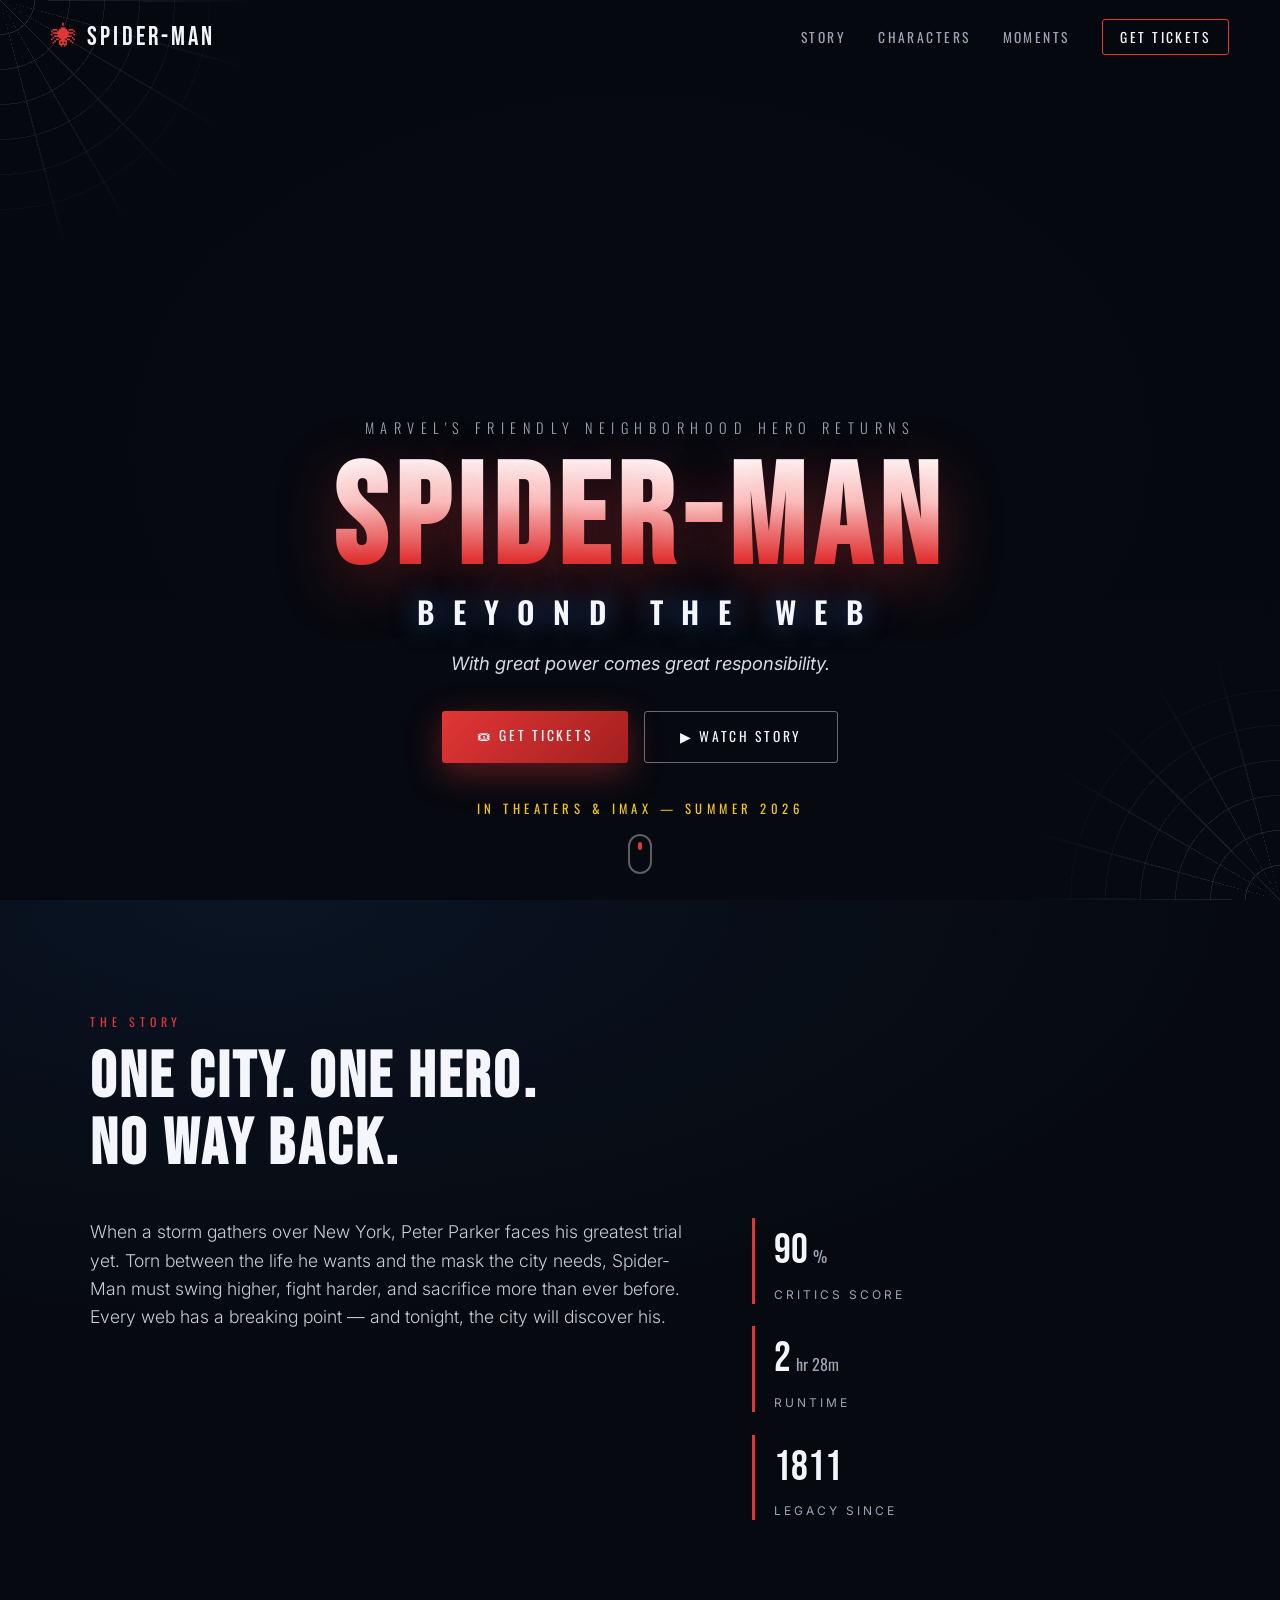
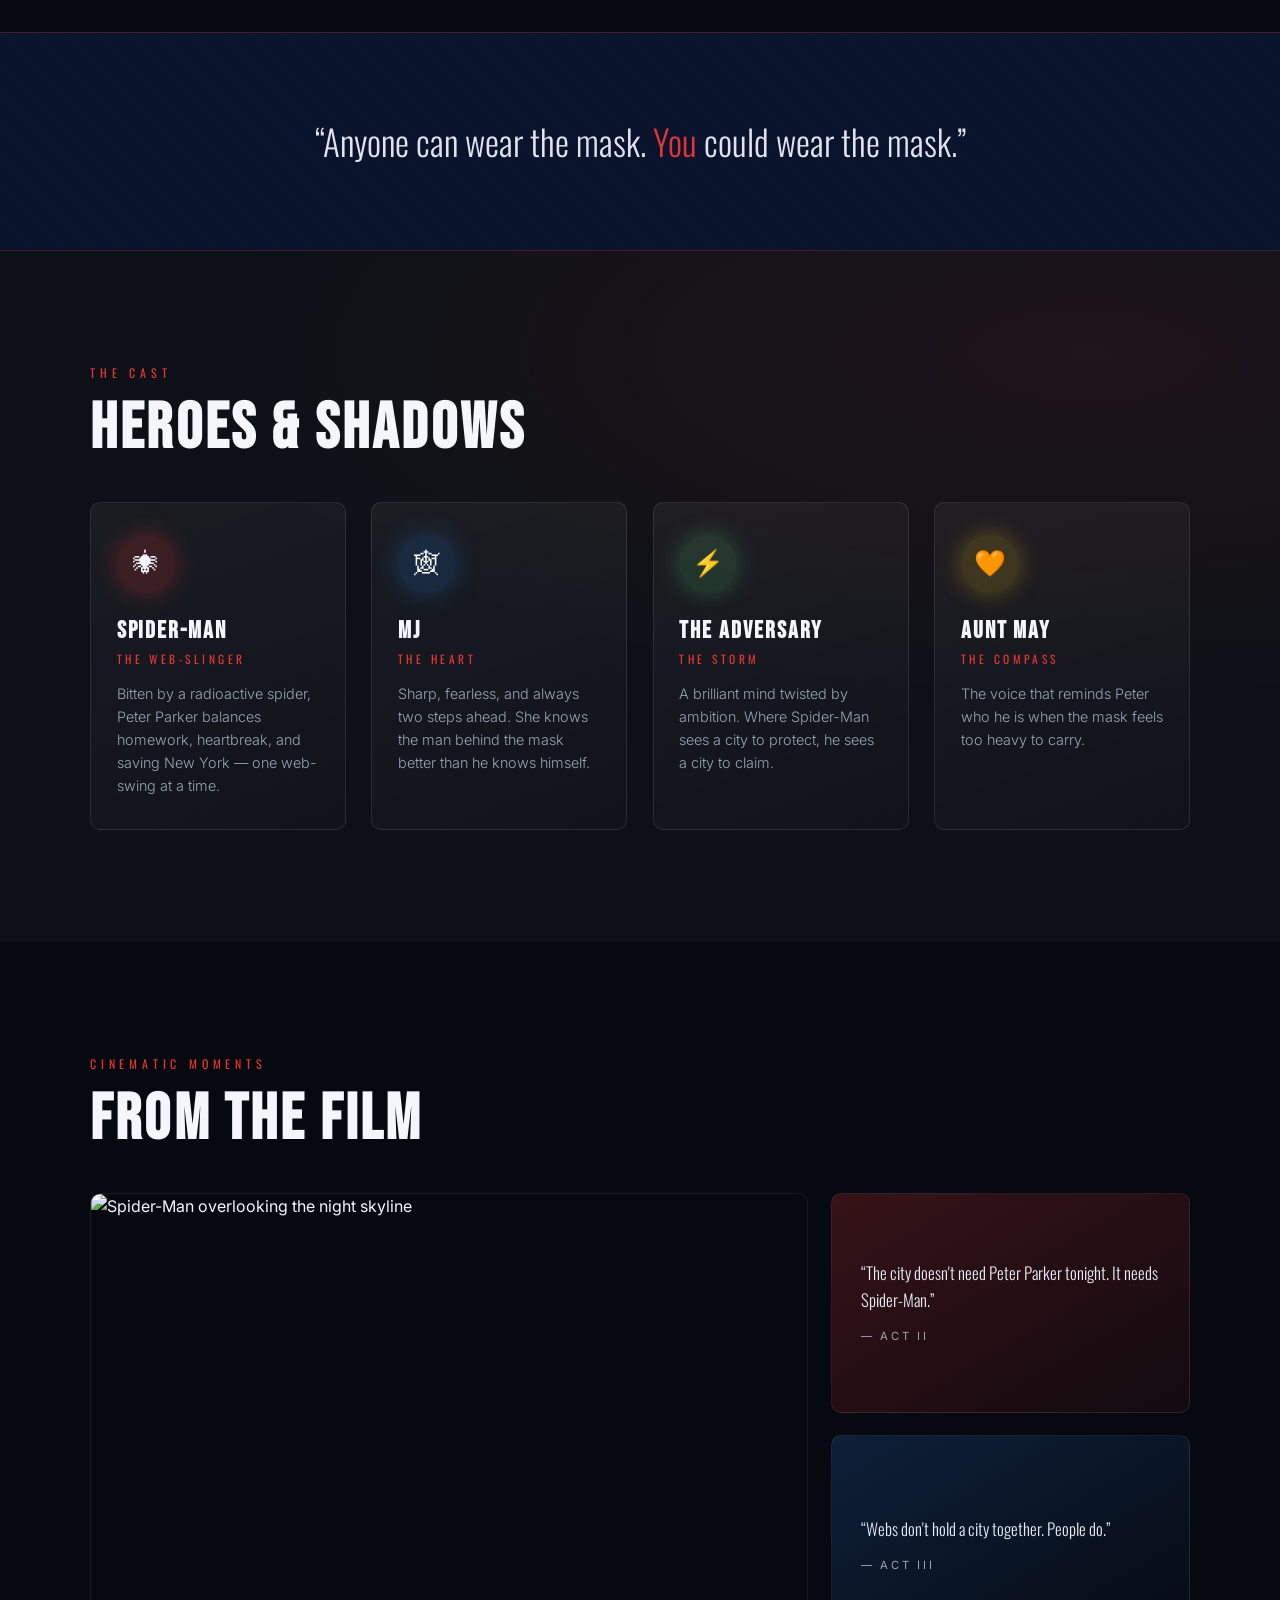
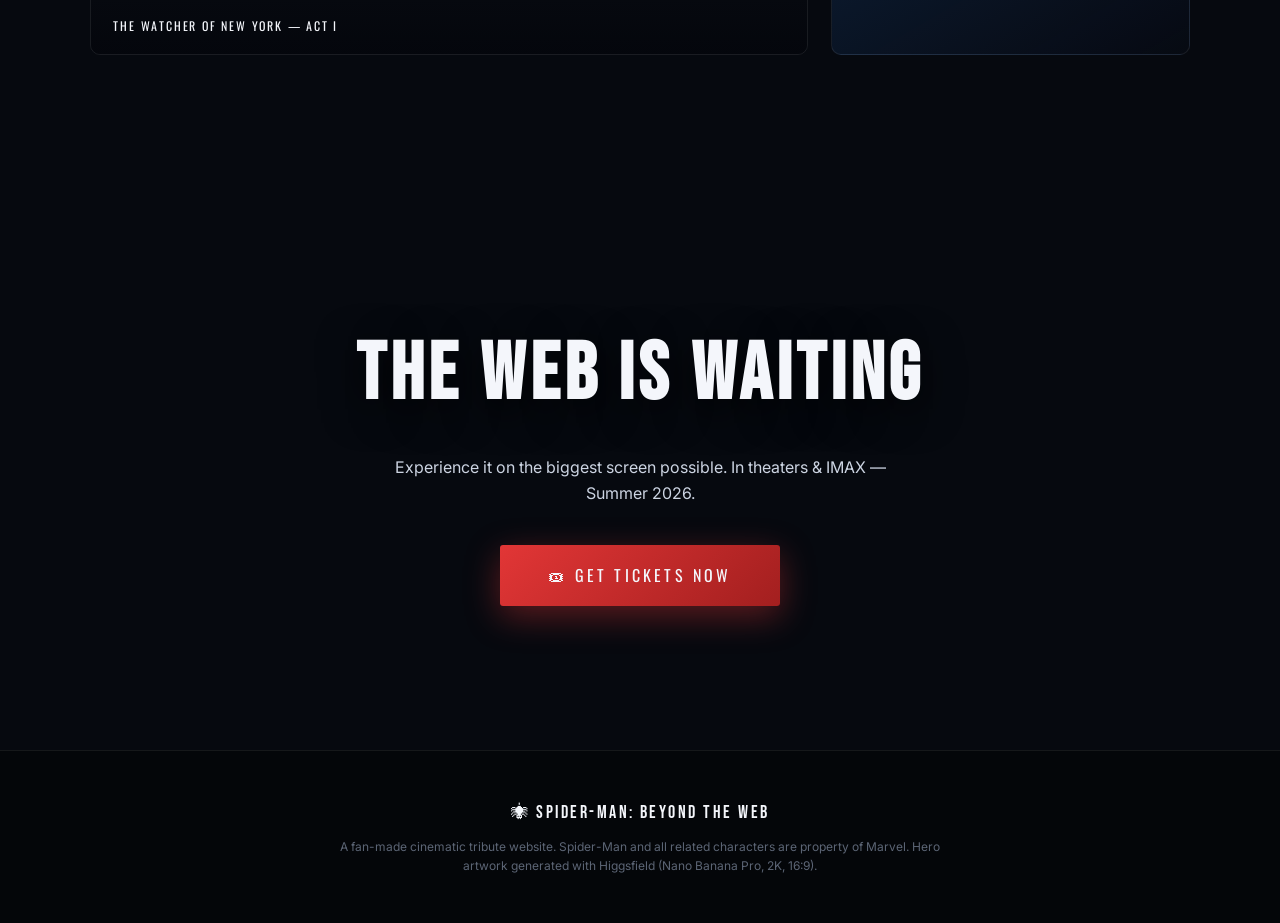
==== index.html @ 9a2d8eb0 "Add cinematic Spider-Man movie website scaffold Co-Authored-By: Claude Fable 5 <noreply@anthropic.co" ====
<!DOCTYPE html>
<html lang="en">
<head>
  <meta charset="UTF-8" />
  <meta name="viewport" content="width=device-width, initial-scale=1.0" />
  <title>SPIDER-MAN | Beyond the Web — Official Movie Site</title>
  <meta name="description" content="Spider-Man: Beyond the Web — a cinematic fan experience. With great power comes great responsibility." />
  <link rel="preconnect" href="https://fonts.googleapis.com" />
  <link rel="preconnect" href="https://fonts.gstatic.com" crossorigin />
  <link href="https://fonts.googleapis.com/css2?family=Bebas+Neue&family=Oswald:wght@300;400;600&family=Inter:wght@300;400;600&display=swap" rel="stylesheet" />
  <link rel="stylesheet" href="style.css" />
  <link rel="icon" href="data:image/svg+xml,<svg xmlns='http://www.w3.org/2000/svg' viewBox='0 0 100 100'><text y='.9em' font-size='90'>🕷️</text></svg>" />
</head>
<body>

  <!-- Web-line overlay -->
  <div class="web-corner web-corner--tl" aria-hidden="true"></div>
  <div class="web-corner web-corner--br" aria-hidden="true"></div>

  <!-- Navigation -->
  <nav class="nav" id="nav">
    <a class="nav__logo" href="#hero">
      <span class="nav__spider">🕷</span> SPIDER-MAN
    </a>
    <ul class="nav__links">
      <li><a href="#story">Story</a></li>
      <li><a href="#characters">Characters</a></li>
      <li><a href="#moments">Moments</a></li>
      <li><a href="#tickets" class="nav__cta">Get Tickets</a></li>
    </ul>
  </nav>

  <!-- HERO -->
  <header class="hero" id="hero">
    <div class="hero__image-wrap">
      <img src="assets/hero-spiderman.jpg" alt="Spider-Man crouched on a rain-slicked gargoyle overlooking the glowing New York City skyline at night" class="hero__image" id="heroImage" />
      <div class="hero__vignette"></div>
    </div>

    <div class="hero__content">
      <p class="hero__kicker reveal">Marvel's friendly neighborhood hero returns</p>
      <h1 class="hero__title">
        <span class="hero__title-line reveal">SPIDER-MAN</span>
        <span class="hero__subtitle reveal">BEYOND THE WEB</span>
      </h1>
      <p class="hero__tagline reveal">With great power comes great responsibility.</p>
      <div class="hero__actions reveal">
        <a href="#tickets" class="btn btn--primary">🎟 Get Tickets</a>
        <a href="#story" class="btn btn--ghost">▶ Watch Story</a>
      </div>
      <p class="hero__date reveal">IN THEATERS &amp; IMAX — SUMMER 2026</p>
    </div>

    <div class="hero__scroll" aria-hidden="true">
      <span></span>
    </div>
  </header>

  <!-- STORY -->
  <section class="section story" id="story">
    <div class="section__inner">
      <p class="section__kicker reveal">The Story</p>
      <h2 class="section__title reveal">ONE CITY. ONE HERO.<br />NO WAY BACK.</h2>
      <div class="story__grid">
        <p class="story__text reveal">
          When a storm gathers over New York, Peter Parker faces his greatest
          trial yet. Torn between the life he wants and the mask the city
          needs, Spider-Man must swing higher, fight harder, and sacrifice
          more than ever before. Every web has a breaking point — and tonight,
          the city will discover his.
        </p>
        <div class="story__stats reveal">
          <div class="stat">
            <span class="stat__number" data-count="98">0</span><span class="stat__unit">%</span>
            <span class="stat__label">Critics Score</span>
          </div>
          <div class="stat">
            <span class="stat__number" data-count="2">0</span><span class="stat__unit">hr 28m</span>
            <span class="stat__label">Runtime</span>
          </div>
          <div class="stat">
            <span class="stat__number" data-count="1962">0</span><span class="stat__unit"></span>
            <span class="stat__label">Legacy Since</span>
          </div>
        </div>
      </div>
    </div>
  </section>

  <!-- QUOTE BANNER -->
  <section class="quote-banner">
    <p class="quote-banner__text reveal">“Anyone can wear the mask. <em>You</em> could wear the mask.”</p>
  </section>

  <!-- CHARACTERS -->
  <section class="section characters" id="characters">
    <div class="section__inner">
      <p class="section__kicker reveal">The Cast</p>
      <h2 class="section__title reveal">HEROES &amp; SHADOWS</h2>
      <div class="characters__grid">
        <article class="card reveal">
          <div class="card__emblem card__emblem--red">🕷</div>
          <h3 class="card__name">Spider-Man</h3>
          <p class="card__role">The Web-Slinger</p>
          <p class="card__bio">Bitten by a radioactive spider, Peter Parker balances homework, heartbreak, and saving New York — one web-swing at a time.</p>
        </article>
        <article class="card reveal">
          <div class="card__emblem card__emblem--blue">🕸</div>
          <h3 class="card__name">MJ</h3>
          <p class="card__role">The Heart</p>
          <p class="card__bio">Sharp, fearless, and always two steps ahead. She knows the man behind the mask better than he knows himself.</p>
        </article>
        <article class="card reveal">
          <div class="card__emblem card__emblem--green">⚡</div>
          <h3 class="card__name">The Adversary</h3>
          <p class="card__role">The Storm</p>
          <p class="card__bio">A brilliant mind twisted by ambition. Where Spider-Man sees a city to protect, he sees a city to claim.</p>
        </article>
        <article class="card reveal">
          <div class="card__emblem card__emblem--gold">🧡</div>
          <h3 class="card__name">Aunt May</h3>
          <p class="card__role">The Compass</p>
          <p class="card__bio">The voice that reminds Peter who he is when the mask feels too heavy to carry.</p>
        </article>
      </div>
    </div>
  </section>

  <!-- MOMENTS -->
  <section class="section moments" id="moments">
    <div class="section__inner">
      <p class="section__kicker reveal">Cinematic Moments</p>
      <h2 class="section__title reveal">FROM THE FILM</h2>
      <div class="moments__grid">
        <figure class="moment moment--wide reveal">
          <img src="assets/hero-spiderman.jpg" alt="Spider-Man overlooking the night skyline" loading="lazy" />
          <figcaption>The Watcher of New York — Act I</figcaption>
        </figure>
        <figure class="moment moment--panel moment--red reveal">
          <blockquote>“The city doesn't need Peter Parker tonight. It needs Spider-Man.”</blockquote>
          <figcaption>— Act II</figcaption>
        </figure>
        <figure class="moment moment--panel moment--blue reveal">
          <blockquote>“Webs don't hold a city together. People do.”</blockquote>
          <figcaption>— Act III</figcaption>
        </figure>
      </div>
    </div>
  </section>

  <!-- TICKETS / CTA -->
  <section class="section tickets" id="tickets">
    <div class="tickets__inner reveal">
      <h2 class="tickets__title">THE WEB IS WAITING</h2>
      <p class="tickets__text">Experience it on the biggest screen possible. In theaters &amp; IMAX — Summer 2026.</p>
      <a href="#hero" class="btn btn--primary btn--big">🎟 Get Tickets Now</a>
    </div>
  </section>

  <!-- FOOTER -->
  <footer class="footer">
    <p class="footer__logo">🕷 SPIDER-MAN: BEYOND THE WEB</p>
    <p class="footer__note">A fan-made cinematic tribute website. Spider-Man and all related characters are property of Marvel. Hero artwork generated with Higgsfield (Nano Banana Pro, 2K, 16:9).</p>
  </footer>

  <script src="script.js"></script>
</body>
</html>
---- style.css ----
/* ============ SPIDER-MAN: BEYOND THE WEB ============ */

:root {
  --red: #e23636;
  --red-dark: #a31f1f;
  --blue: #2764b5;
  --blue-deep: #0b1530;
  --night: #06090f;
  --ink: #0d1117;
  --white: #f4f6fb;
  --grey: #9aa4b5;
  --gold: #f5c518;
  --font-display: 'Bebas Neue', 'Oswald', sans-serif;
  --font-head: 'Oswald', sans-serif;
  --font-body: 'Inter', sans-serif;
}

* { margin: 0; padding: 0; box-sizing: border-box; }

html { scroll-behavior: smooth; }

body {
  background: var(--night);
  color: var(--white);
  font-family: var(--font-body);
  overflow-x: hidden;
  line-height: 1.6;
}

img { max-width: 100%; display: block; }

/* ---------- Web corner decorations ---------- */
.web-corner {
  position: fixed;
  width: 260px;
  height: 260px;
  pointer-events: none;
  z-index: 40;
  opacity: 0.25;
  background-image:
    repeating-radial-gradient(circle at 0 0, transparent 0 34px, rgba(255,255,255,0.5) 34px 35px),
    repeating-conic-gradient(from 0deg at 0 0, rgba(255,255,255,0.5) 0deg 0.6deg, transparent 0.6deg 15deg);
  mask-image: radial-gradient(circle at 0 0, black 0%, transparent 72%);
  -webkit-mask-image: radial-gradient(circle at 0 0, black 0%, transparent 72%);
}
.web-corner--tl { top: 0; left: 0; }
.web-corner--br {
  bottom: 0; right: 0;
  transform: rotate(180deg);
}

/* ---------- Navigation ---------- */
.nav {
  position: fixed;
  top: 0; left: 0; right: 0;
  display: flex;
  align-items: center;
  justify-content: space-between;
  padding: 1.1rem 4vw;
  z-index: 100;
  transition: background 0.4s ease, box-shadow 0.4s ease, padding 0.4s ease;
}
.nav--scrolled {
  background: rgba(6, 9, 15, 0.92);
  backdrop-filter: blur(12px);
  box-shadow: 0 8px 30px rgba(0, 0, 0, 0.6);
  padding: 0.7rem 4vw;
}
.nav__logo {
  font-family: var(--font-display);
  font-size: 1.6rem;
  letter-spacing: 0.12em;
  color: var(--white);
  text-decoration: none;
}
.nav__spider { color: var(--red); }
.nav__links {
  display: flex;
  gap: 2rem;
  list-style: none;
  align-items: center;
}
.nav__links a {
  color: var(--grey);
  text-decoration: none;
  font-family: var(--font-head);
  font-size: 0.85rem;
  text-transform: uppercase;
  letter-spacing: 0.18em;
  transition: color 0.25s;
}
.nav__links a:hover { color: var(--red); }
.nav__cta {
  border: 1px solid var(--red);
  padding: 0.45rem 1.1rem;
  border-radius: 3px;
  color: var(--white) !important;
}
.nav__cta:hover { background: var(--red); color: var(--white) !important; }

/* ---------- Hero ---------- */
.hero {
  position: relative;
  min-height: 100vh;
  display: flex;
  align-items: flex-end;
  overflow: hidden;
}
.hero__image-wrap {
  position: absolute;
  inset: 0;
  z-index: 0;
}
.hero__image {
  width: 100%;
  height: 100%;
  object-fit: cover;
  object-position: center 30%;
  transform: scale(1.08);
  animation: heroDrift 24s ease-in-out infinite alternate;
  filter: saturate(1.08) contrast(1.05);
}
@keyframes heroDrift {
  from { transform: scale(1.08) translateY(0); }
  to   { transform: scale(1.14) translateY(-2%); }
}
.hero__vignette {
  position: absolute;
  inset: 0;
  background:
    linear-gradient(to top, var(--night) 4%, rgba(6,9,15,0.65) 28%, rgba(6,9,15,0.1) 55%, rgba(6,9,15,0.35) 100%),
    radial-gradient(ellipse at center, transparent 40%, rgba(4,6,12,0.55) 100%);
}
.hero__content {
  position: relative;
  z-index: 2;
  width: 100%;
  padding: 0 4vw 9vh;
  text-align: center;
}
.hero__kicker {
  font-family: var(--font-head);
  font-weight: 300;
  text-transform: uppercase;
  letter-spacing: 0.45em;
  font-size: clamp(0.65rem, 1.4vw, 0.9rem);
  color: var(--grey);
  margin-bottom: 1rem;
}
.hero__title { line-height: 0.95; }
.hero__title-line {
  display: block;
  font-family: var(--font-display);
  font-size: clamp(3.4rem, 11vw, 9rem);
  letter-spacing: 0.06em;
  background: linear-gradient(180deg, #ffffff 0%, #ffd9d9 35%, var(--red) 78%, var(--red-dark) 100%);
  -webkit-background-clip: text;
  background-clip: text;
  color: transparent;
  text-shadow: 0 18px 60px rgba(226, 54, 54, 0.35);
}
.hero__subtitle {
  display: block;
  font-family: var(--font-head);
  font-weight: 600;
  font-size: clamp(1rem, 2.6vw, 1.9rem);
  letter-spacing: 0.6em;
  text-indent: 0.6em;
  color: var(--white);
  margin-top: 0.6rem;
  text-shadow: 0 0 26px rgba(39, 100, 181, 0.8);
}
.hero__tagline {
  margin-top: 1.4rem;
  font-style: italic;
  color: #d4dae6;
  font-size: clamp(0.9rem, 1.8vw, 1.15rem);
}
.hero__actions {
  margin-top: 2rem;
  display: flex;
  gap: 1rem;
  justify-content: center;
  flex-wrap: wrap;
}
.hero__date {
  margin-top: 2.2rem;
  font-family: var(--font-head);
  letter-spacing: 0.35em;
  font-size: clamp(0.6rem, 1.3vw, 0.8rem);
  color: var(--gold);
}
.hero__scroll {
  position: absolute;
  bottom: 1.6rem;
  left: 50%;
  transform: translateX(-50%);
  width: 24px; height: 40px;
  border: 2px solid rgba(255,255,255,0.35);
  border-radius: 14px;
  z-index: 3;
}
.hero__scroll span {
  position: absolute;
  top: 6px; left: 50%;
  width: 4px; height: 8px;
  margin-left: -2px;
  background: var(--red);
  border-radius: 2px;
  animation: scrollDot 1.8s ease-in-out infinite;
}
@keyframes scrollDot {
  0%   { transform: translateY(0); opacity: 1; }
  70%  { transform: translateY(14px); opacity: 0; }
  100% { transform: translateY(0); opacity: 0; }
}

/* ---------- Buttons ---------- */
.btn {
  display: inline-block;
  font-family: var(--font-head);
  text-transform: uppercase;
  letter-spacing: 0.2em;
  font-size: 0.85rem;
  text-decoration: none;
  padding: 0.9rem 2.2rem;
  border-radius: 3px;
  transition: transform 0.25s ease, box-shadow 0.25s ease, background 0.25s ease;
}
.btn--primary {
  background: linear-gradient(135deg, var(--red) 0%, var(--red-dark) 100%);
  color: var(--white);
  box-shadow: 0 10px 34px rgba(226, 54, 54, 0.4);
}
.btn--primary:hover {
  transform: translateY(-3px);
  box-shadow: 0 16px 44px rgba(226, 54, 54, 0.55);
}
.btn--ghost {
  border: 1px solid rgba(255,255,255,0.4);
  color: var(--white);
}
.btn--ghost:hover {
  background: rgba(255,255,255,0.08);
  transform: translateY(-3px);
}
.btn--big { font-size: 1rem; padding: 1.1rem 3rem; }

/* ---------- Sections ---------- */
.section { padding: 7rem 4vw; position: relative; }
.section__inner { max-width: 1100px; margin: 0 auto; }
.section__kicker {
  font-family: var(--font-head);
  text-transform: uppercase;
  letter-spacing: 0.4em;
  color: var(--red);
  font-size: 0.75rem;
  margin-bottom: 0.8rem;
}
.section__title {
  font-family: var(--font-display);
  font-size: clamp(2.2rem, 6vw, 4rem);
  letter-spacing: 0.05em;
  line-height: 1.05;
  margin-bottom: 2.5rem;
}

/* ---------- Story ---------- */
.story {
  background:
    radial-gradient(ellipse 80% 60% at 20% 0%, rgba(39, 100, 181, 0.12), transparent),
    var(--night);
}
.story__grid {
  display: grid;
  grid-template-columns: 1.4fr 1fr;
  gap: 3rem;
  align-items: start;
}
.story__text {
  font-size: 1.1rem;
  font-weight: 300;
  color: #c6cdd9;
}
.story__stats {
  display: grid;
  gap: 1.4rem;
}
.stat {
  border-left: 3px solid var(--red);
  padding-left: 1.2rem;
}
.stat__number {
  font-family: var(--font-display);
  font-size: 2.6rem;
  color: var(--white);
}
.stat__unit {
  font-family: var(--font-head);
  color: var(--grey);
  margin-left: 0.3rem;
}
.stat__label {
  display: block;
  font-size: 0.75rem;
  text-transform: uppercase;
  letter-spacing: 0.25em;
  color: var(--grey);
}

/* ---------- Quote banner ---------- */
.quote-banner {
  padding: 5rem 4vw;
  text-align: center;
  background:
    linear-gradient(rgba(11, 21, 48, 0.88), rgba(11, 21, 48, 0.88)),
    repeating-linear-gradient(45deg, rgba(226,54,54,0.08) 0 2px, transparent 2px 22px);
  border-top: 1px solid rgba(226, 54, 54, 0.25);
  border-bottom: 1px solid rgba(226, 54, 54, 0.25);
}
.quote-banner__text {
  font-family: var(--font-head);
  font-weight: 300;
  font-size: clamp(1.3rem, 3.4vw, 2.2rem);
  max-width: 800px;
  margin: 0 auto;
  color: #dfe5f0;
}
.quote-banner__text em { color: var(--red); font-style: normal; }

/* ---------- Characters ---------- */
.characters {
  background:
    radial-gradient(ellipse 70% 50% at 85% 15%, rgba(226, 54, 54, 0.08), transparent),
    var(--ink);
}
.characters__grid {
  display: grid;
  grid-template-columns: repeat(auto-fit, minmax(230px, 1fr));
  gap: 1.6rem;
}
.card {
  background: linear-gradient(160deg, rgba(255,255,255,0.05) 0%, rgba(255,255,255,0.015) 100%);
  border: 1px solid rgba(255,255,255,0.09);
  border-radius: 10px;
  padding: 2rem 1.6rem;
  transition: transform 0.3s ease, border-color 0.3s ease, box-shadow 0.3s ease;
}
.card:hover {
  transform: translateY(-8px);
  border-color: rgba(226, 54, 54, 0.55);
  box-shadow: 0 20px 44px rgba(0, 0, 0, 0.5);
}
.card__emblem {
  width: 58px; height: 58px;
  display: grid;
  place-items: center;
  font-size: 1.6rem;
  border-radius: 50%;
  margin-bottom: 1.2rem;
}
.card__emblem--red  { background: rgba(226,54,54,0.18);  box-shadow: 0 0 24px rgba(226,54,54,0.35); }
.card__emblem--blue { background: rgba(39,100,181,0.2);  box-shadow: 0 0 24px rgba(39,100,181,0.4); }
.card__emblem--green{ background: rgba(80,200,120,0.15); box-shadow: 0 0 24px rgba(80,200,120,0.3); }
.card__emblem--gold { background: rgba(245,197,24,0.15); box-shadow: 0 0 24px rgba(245,197,24,0.3); }
.card__name {
  font-family: var(--font-display);
  font-size: 1.5rem;
  letter-spacing: 0.08em;
}
.card__role {
  font-family: var(--font-head);
  font-size: 0.72rem;
  text-transform: uppercase;
  letter-spacing: 0.3em;
  color: var(--red);
  margin-bottom: 0.8rem;
}
.card__bio { font-size: 0.9rem; color: var(--grey); font-weight: 300; }

/* ---------- Moments ---------- */
.moments { background: var(--night); }
.moments__grid {
  display: grid;
  grid-template-columns: 2fr 1fr;
  grid-auto-rows: 220px;
  gap: 1.4rem;
}
.moment {
  position: relative;
  border-radius: 10px;
  overflow: hidden;
  border: 1px solid rgba(255,255,255,0.08);
}
.moment--wide { grid-row: span 2; }
.moment--wide img {
  width: 100%; height: 100%;
  object-fit: cover;
  transition: transform 0.6s ease;
}
.moment--wide:hover img { transform: scale(1.06); }
.moment--wide figcaption {
  position: absolute;
  left: 0; right: 0; bottom: 0;
  padding: 1.2rem 1.4rem;
  background: linear-gradient(to top, rgba(4,6,12,0.9), transparent);
  font-family: var(--font-head);
  letter-spacing: 0.15em;
  text-transform: uppercase;
  font-size: 0.75rem;
}
.moment--panel {
  display: flex;
  flex-direction: column;
  justify-content: center;
  padding: 1.8rem;
}
.moment--red  { background: linear-gradient(150deg, rgba(226,54,54,0.22), rgba(163,31,31,0.08)); }
.moment--blue { background: linear-gradient(150deg, rgba(39,100,181,0.25), rgba(11,21,48,0.1)); }
.moment--panel blockquote {
  font-family: var(--font-head);
  font-weight: 300;
  font-size: 1.05rem;
  color: #e6ebf4;
}
.moment--panel figcaption {
  margin-top: 0.9rem;
  font-size: 0.7rem;
  letter-spacing: 0.25em;
  text-transform: uppercase;
  color: var(--grey);
}

/* ---------- Tickets ---------- */
.tickets {
  background:
    linear-gradient(rgba(6,9,15,0.55), rgba(6,9,15,0.92)),
    url('assets/hero-spiderman.jpg') center 20% / cover no-repeat fixed;
  text-align: center;
  padding: 9rem 4vw;
}
.tickets__title {
  font-family: var(--font-display);
  font-size: clamp(2.6rem, 7vw, 5rem);
  letter-spacing: 0.06em;
  text-shadow: 0 10px 40px rgba(0,0,0,0.8);
}
.tickets__text {
  color: #ccd4e2;
  margin: 1rem auto 2.4rem;
  max-width: 520px;
}

/* ---------- Footer ---------- */
.footer {
  padding: 3rem 4vw;
  text-align: center;
  border-top: 1px solid rgba(255,255,255,0.07);
  background: #040609;
}
.footer__logo {
  font-family: var(--font-display);
  letter-spacing: 0.14em;
  font-size: 1.1rem;
  margin-bottom: 0.6rem;
}
.footer__note {
  color: #5c6575;
  font-size: 0.75rem;
  max-width: 640px;
  margin: 0 auto;
}

/* ---------- Reveal animations ---------- */
.reveal {
  opacity: 0;
  transform: translateY(28px);
  transition: opacity 0.9s cubic-bezier(0.2, 0.7, 0.3, 1), transform 0.9s cubic-bezier(0.2, 0.7, 0.3, 1);
}
.reveal.reveal--visible {
  opacity: 1;
  transform: translateY(0);
}

@media (prefers-reduced-motion: reduce) {
  .hero__image { animation: none; }
  .reveal { opacity: 1; transform: none; transition: none; }
}

/* ---------- Responsive ---------- */
@media (max-width: 820px) {
  .nav__links { gap: 1.1rem; }
  .nav__links a:not(.nav__cta) { display: none; }
  .story__grid { grid-template-columns: 1fr; }
  .moments__grid {
    grid-template-columns: 1fr;
    grid-auto-rows: auto;
  }
  .moment--wide { grid-row: auto; min-height: 240px; }
  .tickets { background-attachment: scroll; }
  .web-corner { width: 150px; height: 150px; }
}
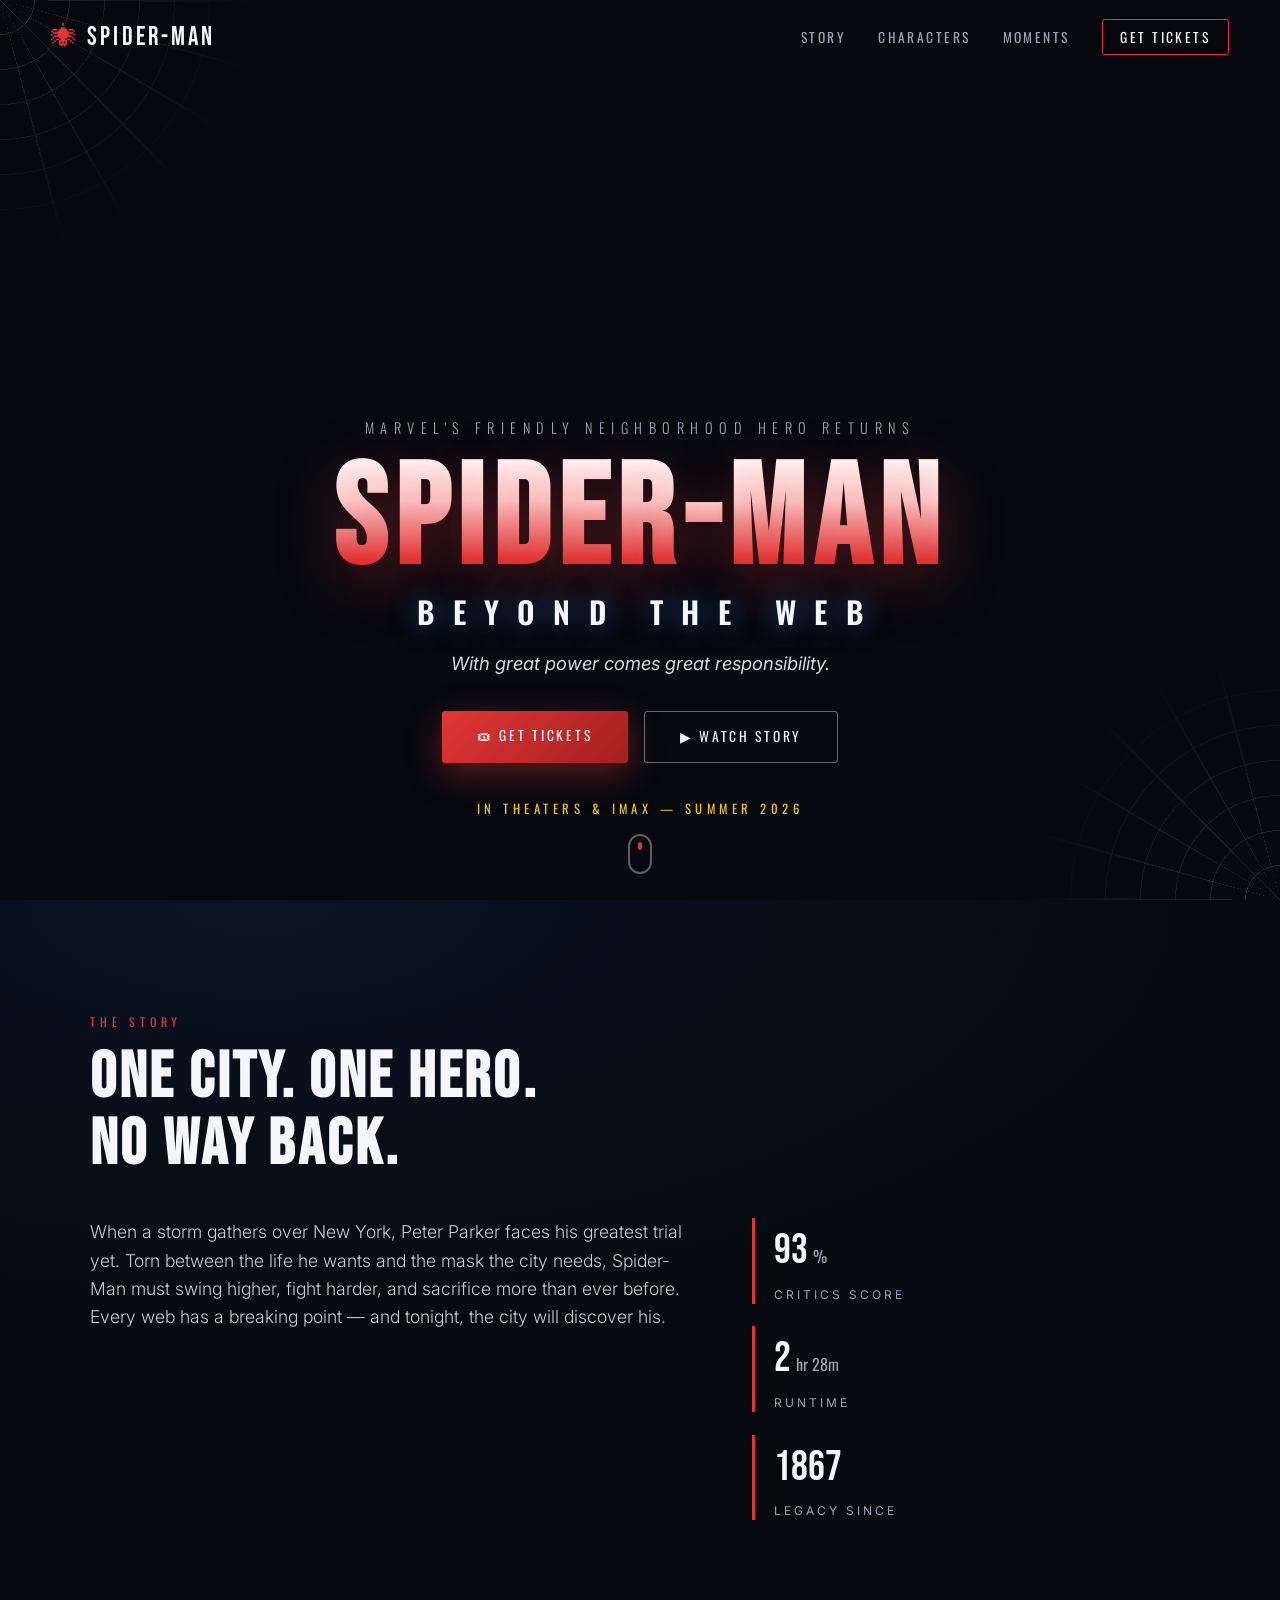
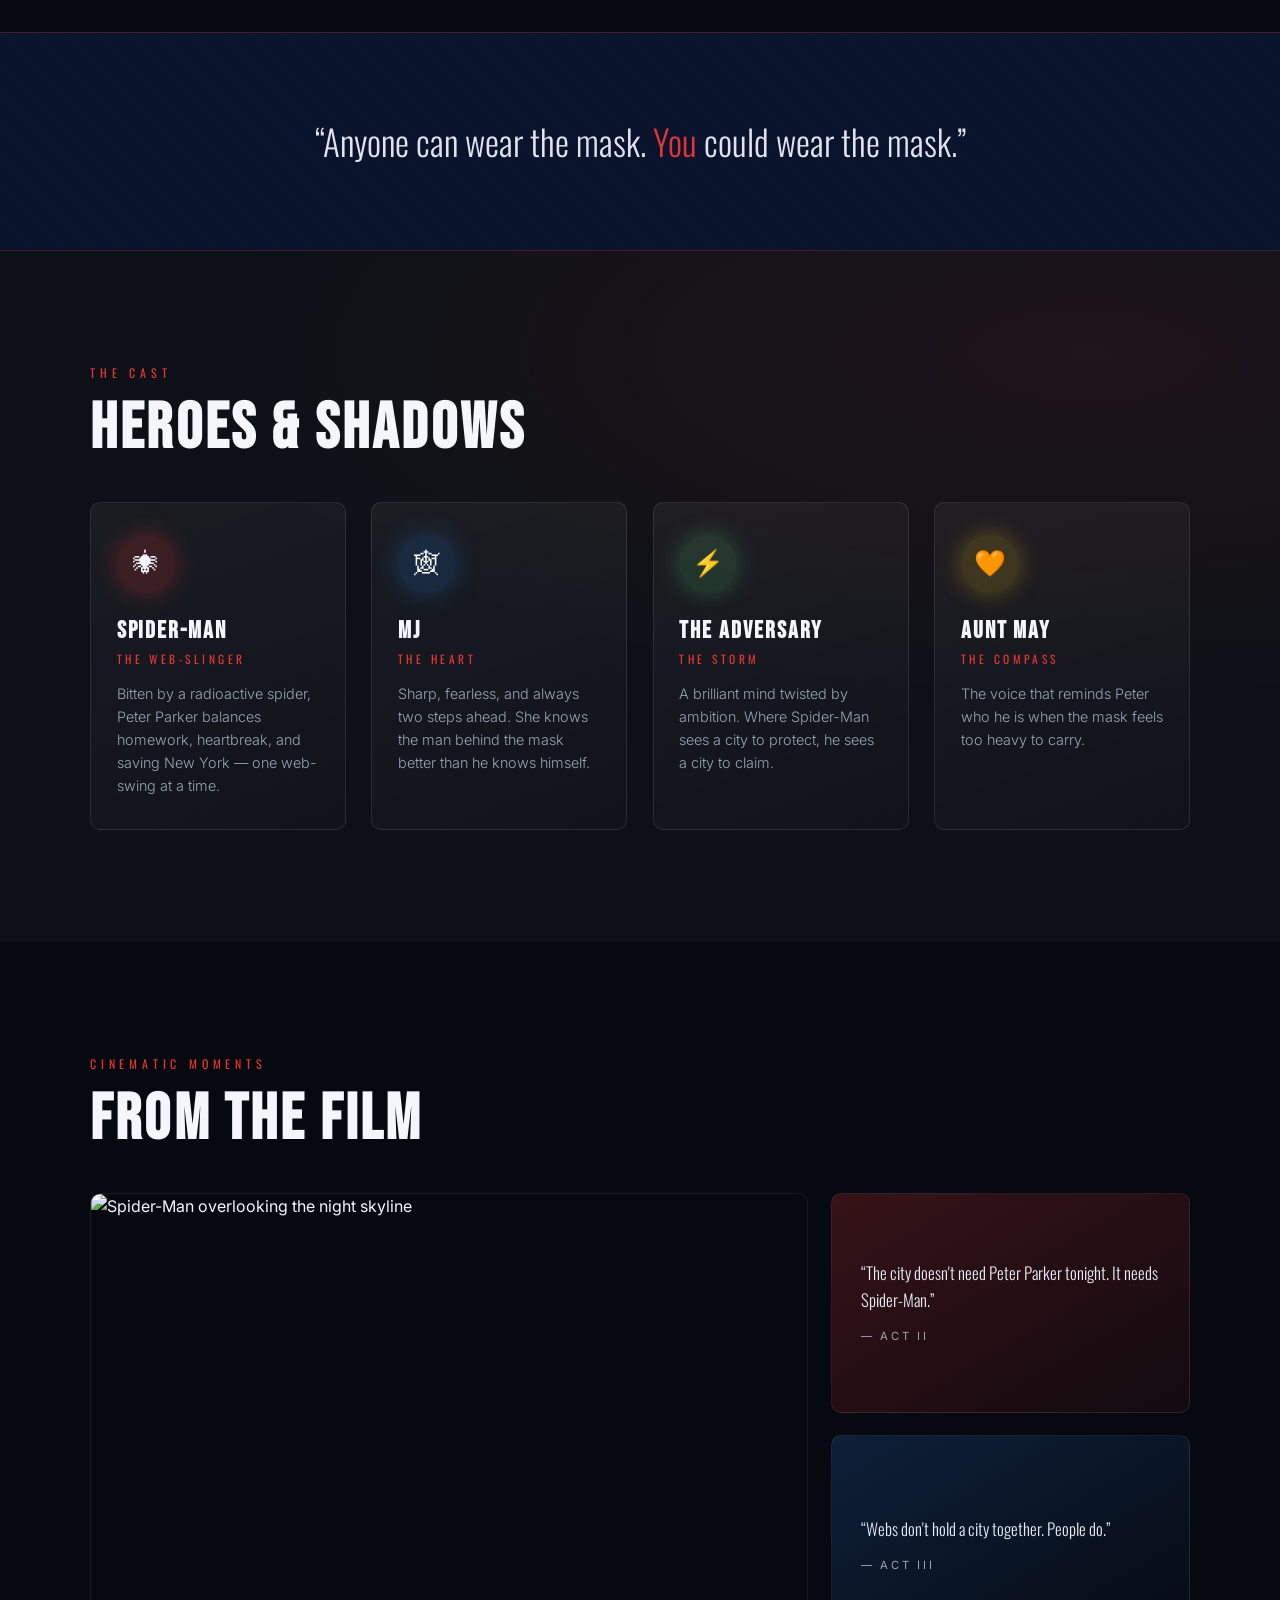
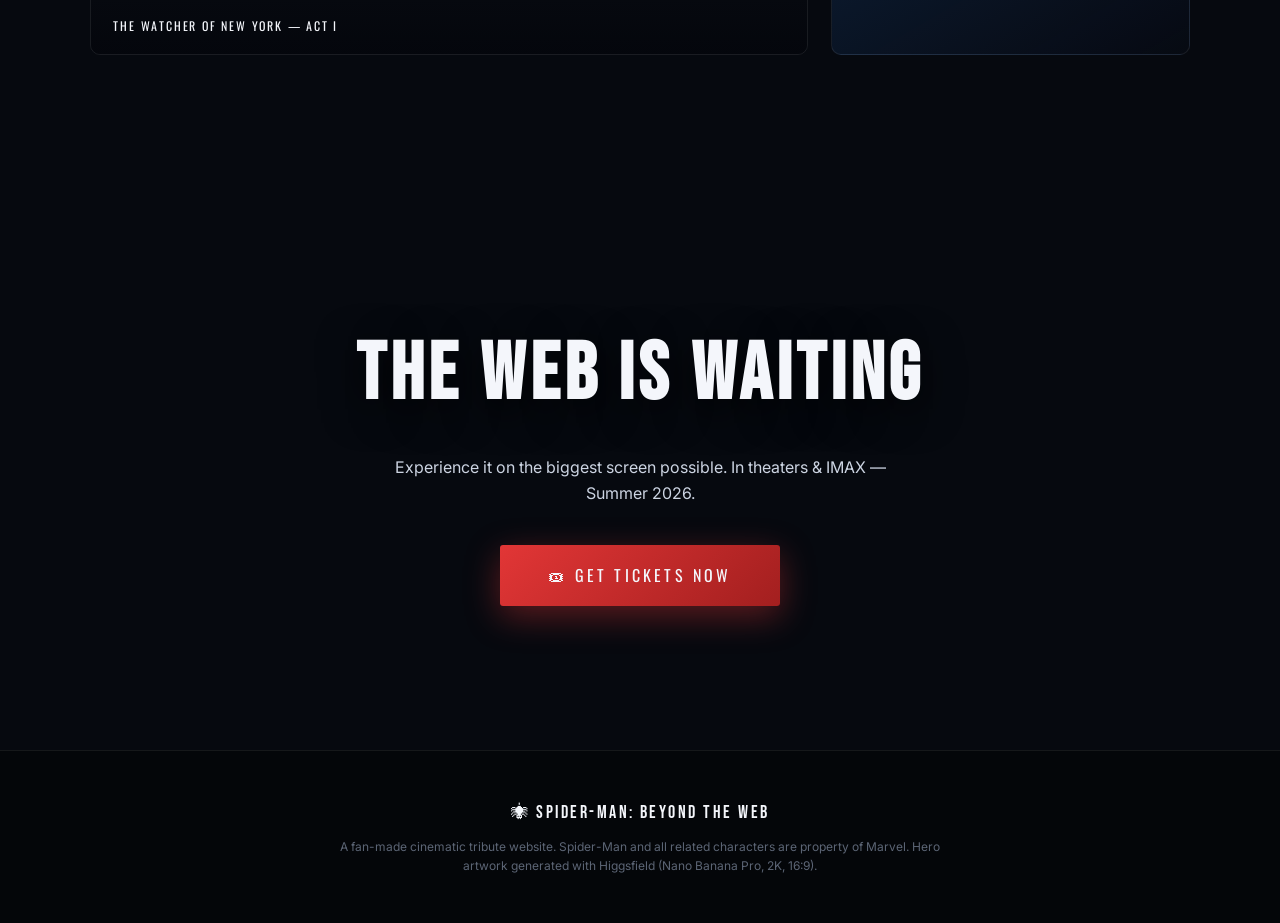
==== commit ee4d5f0f: "Add Nano Banana Pro 2K hero image via CDN and project README Co-Authored-By: Claude Fable 5 <noreply" ====
--- a/index.html
+++ b/index.html
@@ -33,7 +33,7 @@
   <!-- HERO -->
   <header class="hero" id="hero">
     <div class="hero__image-wrap">
-      <img src="assets/hero-spiderman.jpg" alt="Spider-Man crouched on a rain-slicked gargoyle overlooking the glowing New York City skyline at night" class="hero__image" id="heroImage" />
+      <img src="https://res.cloudinary.com/dblsih9op/image/upload/f_auto,q_auto/v1785606213/spiderman-website/hero-spiderman.jpg" alt="Spider-Man crouched on a rain-slicked gargoyle overlooking the glowing New York City skyline at night" class="hero__image" id="heroImage" />
       <div class="hero__vignette"></div>
     </div>
 
@@ -133,7 +133,7 @@
       <h2 class="section__title reveal">FROM THE FILM</h2>
       <div class="moments__grid">
         <figure class="moment moment--wide reveal">
-          <img src="assets/hero-spiderman.jpg" alt="Spider-Man overlooking the night skyline" loading="lazy" />
+          <img src="https://res.cloudinary.com/dblsih9op/image/upload/f_auto,q_auto,w_1200/v1785606213/spiderman-website/hero-spiderman.jpg" alt="Spider-Man overlooking the night skyline" loading="lazy" />
           <figcaption>The Watcher of New York — Act I</figcaption>
         </figure>
         <figure class="moment moment--panel moment--red reveal">
--- a/style.css
+++ b/style.css
@@ -435,7 +435,7 @@
 .tickets {
   background:
     linear-gradient(rgba(6,9,15,0.55), rgba(6,9,15,0.92)),
-    url('assets/hero-spiderman.jpg') center 20% / cover no-repeat fixed;
+    url('https://res.cloudinary.com/dblsih9op/image/upload/f_auto,q_auto,w_1920/v1785606213/spiderman-website/hero-spiderman.jpg') center 20% / cover no-repeat fixed;
   text-align: center;
   padding: 9rem 4vw;
 }
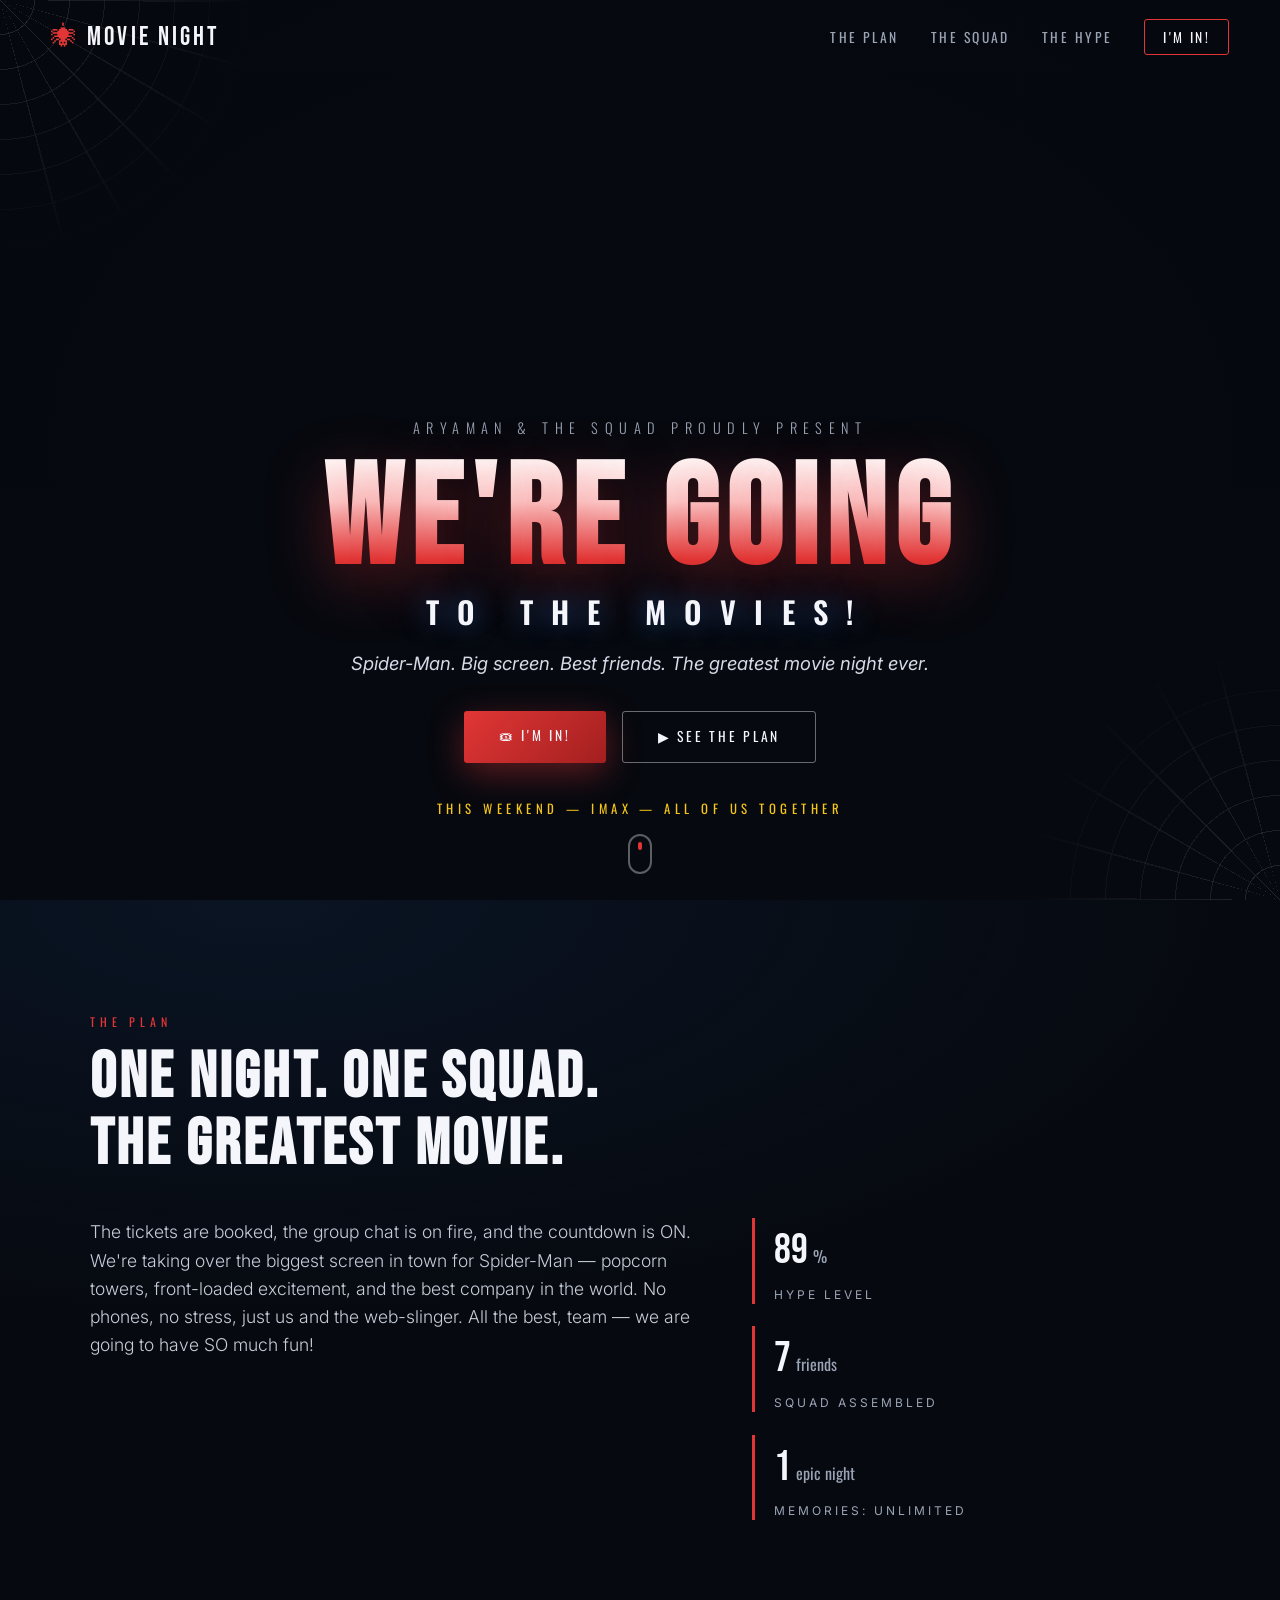
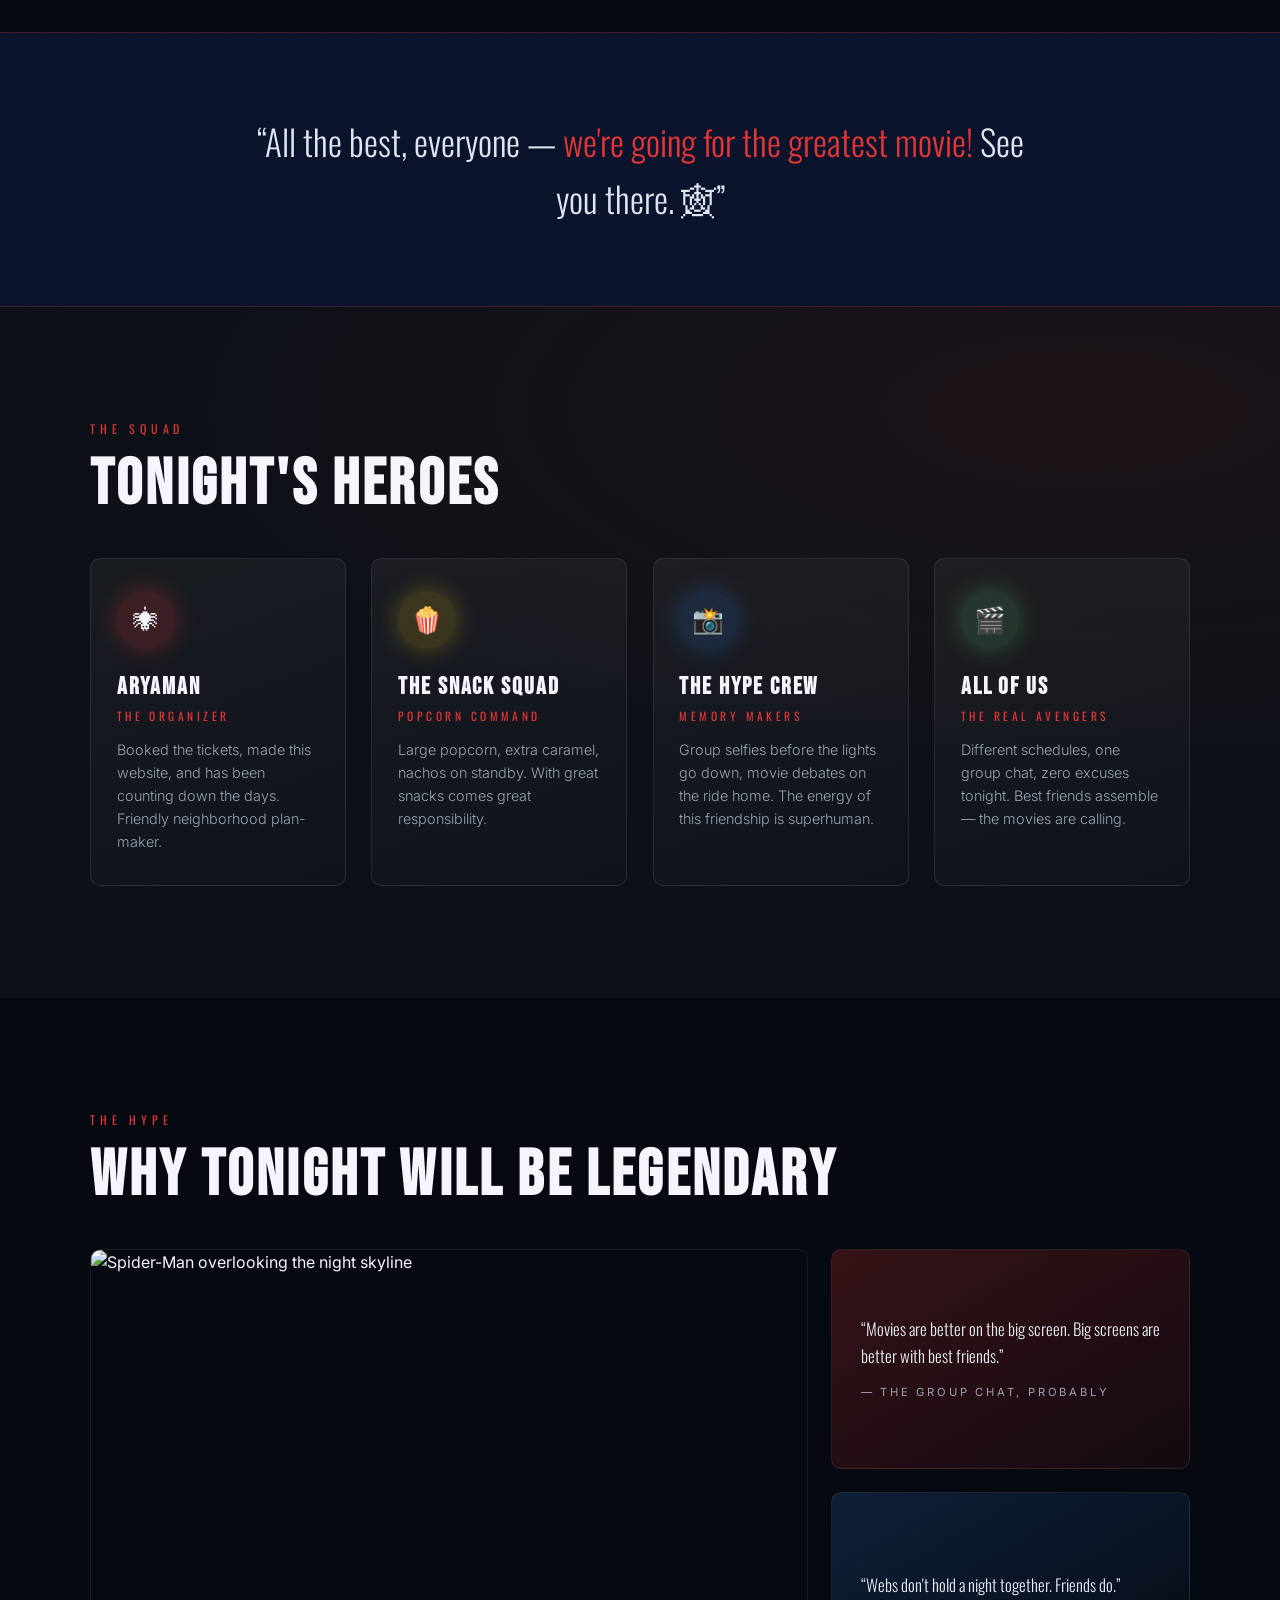
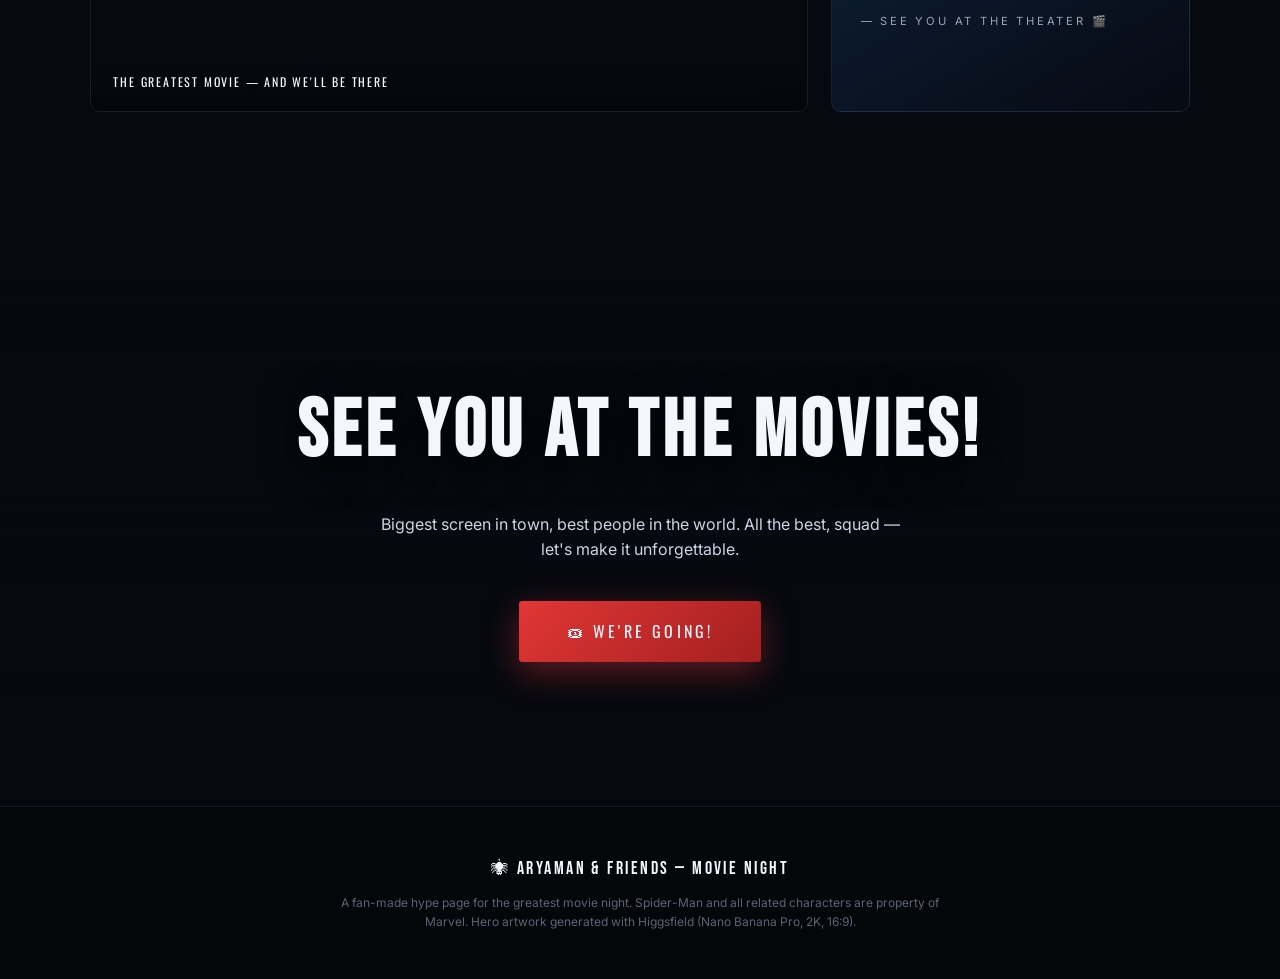
==== commit 39e6c2f3: "Rework landing page as movie-night hype page for Aryaman and friends Co-Authored-By: Claude Fable 5 " ====
--- a/index.html
+++ b/index.html
@@ -3,8 +3,8 @@
 <head>
   <meta charset="UTF-8" />
   <meta name="viewport" content="width=device-width, initial-scale=1.0" />
-  <title>SPIDER-MAN | Beyond the Web — Official Movie Site</title>
-  <meta name="description" content="Spider-Man: Beyond the Web — a cinematic fan experience. With great power comes great responsibility." />
+  <title>We're Going to the Movies! 🕷 Spider-Man Night</title>
+  <meta name="description" content="Aryaman & friends are going to the greatest movie ever — Spider-Man on the big screen. All the best, team. Let's have fun!" />
   <link rel="preconnect" href="https://fonts.googleapis.com" />
   <link rel="preconnect" href="https://fonts.gstatic.com" crossorigin />
   <link href="https://fonts.googleapis.com/css2?family=Bebas+Neue&family=Oswald:wght@300;400;600&family=Inter:wght@300;400;600&display=swap" rel="stylesheet" />
@@ -20,13 +20,13 @@
   <!-- Navigation -->
   <nav class="nav" id="nav">
     <a class="nav__logo" href="#hero">
-      <span class="nav__spider">🕷</span> SPIDER-MAN
+      <span class="nav__spider">🕷</span> MOVIE NIGHT
     </a>
     <ul class="nav__links">
-      <li><a href="#story">Story</a></li>
-      <li><a href="#characters">Characters</a></li>
-      <li><a href="#moments">Moments</a></li>
-      <li><a href="#tickets" class="nav__cta">Get Tickets</a></li>
+      <li><a href="#story">The Plan</a></li>
+      <li><a href="#characters">The Squad</a></li>
+      <li><a href="#moments">The Hype</a></li>
+      <li><a href="#tickets" class="nav__cta">I'm In!</a></li>
     </ul>
   </nav>
 
@@ -38,17 +38,17 @@
     </div>
 
     <div class="hero__content">
-      <p class="hero__kicker reveal">Marvel's friendly neighborhood hero returns</p>
+      <p class="hero__kicker reveal">Aryaman &amp; the squad proudly present</p>
       <h1 class="hero__title">
-        <span class="hero__title-line reveal">SPIDER-MAN</span>
-        <span class="hero__subtitle reveal">BEYOND THE WEB</span>
+        <span class="hero__title-line reveal">WE'RE GOING</span>
+        <span class="hero__subtitle reveal">TO THE MOVIES!</span>
       </h1>
-      <p class="hero__tagline reveal">With great power comes great responsibility.</p>
+      <p class="hero__tagline reveal">Spider-Man. Big screen. Best friends. The greatest movie night ever.</p>
       <div class="hero__actions reveal">
-        <a href="#tickets" class="btn btn--primary">🎟 Get Tickets</a>
-        <a href="#story" class="btn btn--ghost">▶ Watch Story</a>
+        <a href="#tickets" class="btn btn--primary">🎟 I'm In!</a>
+        <a href="#story" class="btn btn--ghost">▶ See the Plan</a>
       </div>
-      <p class="hero__date reveal">IN THEATERS &amp; IMAX — SUMMER 2026</p>
+      <p class="hero__date reveal">THIS WEEKEND — IMAX — ALL OF US TOGETHER</p>
     </div>
 
     <div class="hero__scroll" aria-hidden="true">
@@ -59,28 +59,28 @@
   <!-- STORY -->
   <section class="section story" id="story">
     <div class="section__inner">
-      <p class="section__kicker reveal">The Story</p>
-      <h2 class="section__title reveal">ONE CITY. ONE HERO.<br />NO WAY BACK.</h2>
+      <p class="section__kicker reveal">The Plan</p>
+      <h2 class="section__title reveal">ONE NIGHT. ONE SQUAD.<br />THE GREATEST MOVIE.</h2>
       <div class="story__grid">
         <p class="story__text reveal">
-          When a storm gathers over New York, Peter Parker faces his greatest
-          trial yet. Torn between the life he wants and the mask the city
-          needs, Spider-Man must swing higher, fight harder, and sacrifice
-          more than ever before. Every web has a breaking point — and tonight,
-          the city will discover his.
+          The tickets are booked, the group chat is on fire, and the
+          countdown is ON. We're taking over the biggest screen in town for
+          Spider-Man — popcorn towers, front-loaded excitement, and the best
+          company in the world. No phones, no stress, just us and the
+          web-slinger. All the best, team — we are going to have SO much fun!
         </p>
         <div class="story__stats reveal">
           <div class="stat">
-            <span class="stat__number" data-count="98">0</span><span class="stat__unit">%</span>
-            <span class="stat__label">Critics Score</span>
+            <span class="stat__number" data-count="100">0</span><span class="stat__unit">%</span>
+            <span class="stat__label">Hype Level</span>
           </div>
           <div class="stat">
-            <span class="stat__number" data-count="2">0</span><span class="stat__unit">hr 28m</span>
-            <span class="stat__label">Runtime</span>
+            <span class="stat__number" data-count="8">0</span><span class="stat__unit">friends</span>
+            <span class="stat__label">Squad Assembled</span>
           </div>
           <div class="stat">
-            <span class="stat__number" data-count="1962">0</span><span class="stat__unit"></span>
-            <span class="stat__label">Legacy Since</span>
+            <span class="stat__number" data-count="1">0</span><span class="stat__unit">epic night</span>
+            <span class="stat__label">Memories: Unlimited</span>
           </div>
         </div>
       </div>
@@ -89,38 +89,38 @@
 
   <!-- QUOTE BANNER -->
   <section class="quote-banner">
-    <p class="quote-banner__text reveal">“Anyone can wear the mask. <em>You</em> could wear the mask.”</p>
+    <p class="quote-banner__text reveal">“All the best, everyone — <em>we're going for the greatest movie!</em> See you there. 🕸”</p>
   </section>
 
   <!-- CHARACTERS -->
   <section class="section characters" id="characters">
     <div class="section__inner">
-      <p class="section__kicker reveal">The Cast</p>
-      <h2 class="section__title reveal">HEROES &amp; SHADOWS</h2>
+      <p class="section__kicker reveal">The Squad</p>
+      <h2 class="section__title reveal">TONIGHT'S HEROES</h2>
       <div class="characters__grid">
         <article class="card reveal">
           <div class="card__emblem card__emblem--red">🕷</div>
-          <h3 class="card__name">Spider-Man</h3>
-          <p class="card__role">The Web-Slinger</p>
-          <p class="card__bio">Bitten by a radioactive spider, Peter Parker balances homework, heartbreak, and saving New York — one web-swing at a time.</p>
+          <h3 class="card__name">Aryaman</h3>
+          <p class="card__role">The Organizer</p>
+          <p class="card__bio">Booked the tickets, made this website, and has been counting down the days. Friendly neighborhood plan-maker.</p>
         </article>
         <article class="card reveal">
-          <div class="card__emblem card__emblem--blue">🕸</div>
-          <h3 class="card__name">MJ</h3>
-          <p class="card__role">The Heart</p>
-          <p class="card__bio">Sharp, fearless, and always two steps ahead. She knows the man behind the mask better than he knows himself.</p>
+          <div class="card__emblem card__emblem--gold">🍿</div>
+          <h3 class="card__name">The Snack Squad</h3>
+          <p class="card__role">Popcorn Command</p>
+          <p class="card__bio">Large popcorn, extra caramel, nachos on standby. With great snacks comes great responsibility.</p>
         </article>
         <article class="card reveal">
-          <div class="card__emblem card__emblem--green">⚡</div>
-          <h3 class="card__name">The Adversary</h3>
-          <p class="card__role">The Storm</p>
-          <p class="card__bio">A brilliant mind twisted by ambition. Where Spider-Man sees a city to protect, he sees a city to claim.</p>
+          <div class="card__emblem card__emblem--blue">📸</div>
+          <h3 class="card__name">The Hype Crew</h3>
+          <p class="card__role">Memory Makers</p>
+          <p class="card__bio">Group selfies before the lights go down, movie debates on the ride home. The energy of this friendship is superhuman.</p>
         </article>
         <article class="card reveal">
-          <div class="card__emblem card__emblem--gold">🧡</div>
-          <h3 class="card__name">Aunt May</h3>
-          <p class="card__role">The Compass</p>
-          <p class="card__bio">The voice that reminds Peter who he is when the mask feels too heavy to carry.</p>
+          <div class="card__emblem card__emblem--green">🎬</div>
+          <h3 class="card__name">All of Us</h3>
+          <p class="card__role">The Real Avengers</p>
+          <p class="card__bio">Different schedules, one group chat, zero excuses tonight. Best friends assemble — the movies are calling.</p>
         </article>
       </div>
     </div>
@@ -129,20 +129,20 @@
   <!-- MOMENTS -->
   <section class="section moments" id="moments">
     <div class="section__inner">
-      <p class="section__kicker reveal">Cinematic Moments</p>
-      <h2 class="section__title reveal">FROM THE FILM</h2>
+      <p class="section__kicker reveal">The Hype</p>
+      <h2 class="section__title reveal">WHY TONIGHT WILL BE LEGENDARY</h2>
       <div class="moments__grid">
         <figure class="moment moment--wide reveal">
           <img src="https://res.cloudinary.com/dblsih9op/image/upload/f_auto,q_auto,w_1200/v1785606213/spiderman-website/hero-spiderman.jpg" alt="Spider-Man overlooking the night skyline" loading="lazy" />
-          <figcaption>The Watcher of New York — Act I</figcaption>
+          <figcaption>The Greatest Movie — and we'll be there</figcaption>
         </figure>
         <figure class="moment moment--panel moment--red reveal">
-          <blockquote>“The city doesn't need Peter Parker tonight. It needs Spider-Man.”</blockquote>
-          <figcaption>— Act II</figcaption>
+          <blockquote>“Movies are better on the big screen. Big screens are better with best friends.”</blockquote>
+          <figcaption>— The Group Chat, probably</figcaption>
         </figure>
         <figure class="moment moment--panel moment--blue reveal">
-          <blockquote>“Webs don't hold a city together. People do.”</blockquote>
-          <figcaption>— Act III</figcaption>
+          <blockquote>“Webs don't hold a night together. Friends do.”</blockquote>
+          <figcaption>— See you at the theater 🎬</figcaption>
         </figure>
       </div>
     </div>
@@ -151,16 +151,16 @@
   <!-- TICKETS / CTA -->
   <section class="section tickets" id="tickets">
     <div class="tickets__inner reveal">
-      <h2 class="tickets__title">THE WEB IS WAITING</h2>
-      <p class="tickets__text">Experience it on the biggest screen possible. In theaters &amp; IMAX — Summer 2026.</p>
-      <a href="#hero" class="btn btn--primary btn--big">🎟 Get Tickets Now</a>
+      <h2 class="tickets__title">SEE YOU AT THE MOVIES!</h2>
+      <p class="tickets__text">Biggest screen in town, best people in the world. All the best, squad — let's make it unforgettable.</p>
+      <a href="#hero" class="btn btn--primary btn--big">🎟 We're Going!</a>
     </div>
   </section>
 
   <!-- FOOTER -->
   <footer class="footer">
-    <p class="footer__logo">🕷 SPIDER-MAN: BEYOND THE WEB</p>
-    <p class="footer__note">A fan-made cinematic tribute website. Spider-Man and all related characters are property of Marvel. Hero artwork generated with Higgsfield (Nano Banana Pro, 2K, 16:9).</p>
+    <p class="footer__logo">🕷 ARYAMAN &amp; FRIENDS — MOVIE NIGHT</p>
+    <p class="footer__note">A fan-made hype page for the greatest movie night. Spider-Man and all related characters are property of Marvel. Hero artwork generated with Higgsfield (Nano Banana Pro, 2K, 16:9).</p>
   </footer>
 
   <script src="script.js"></script>
